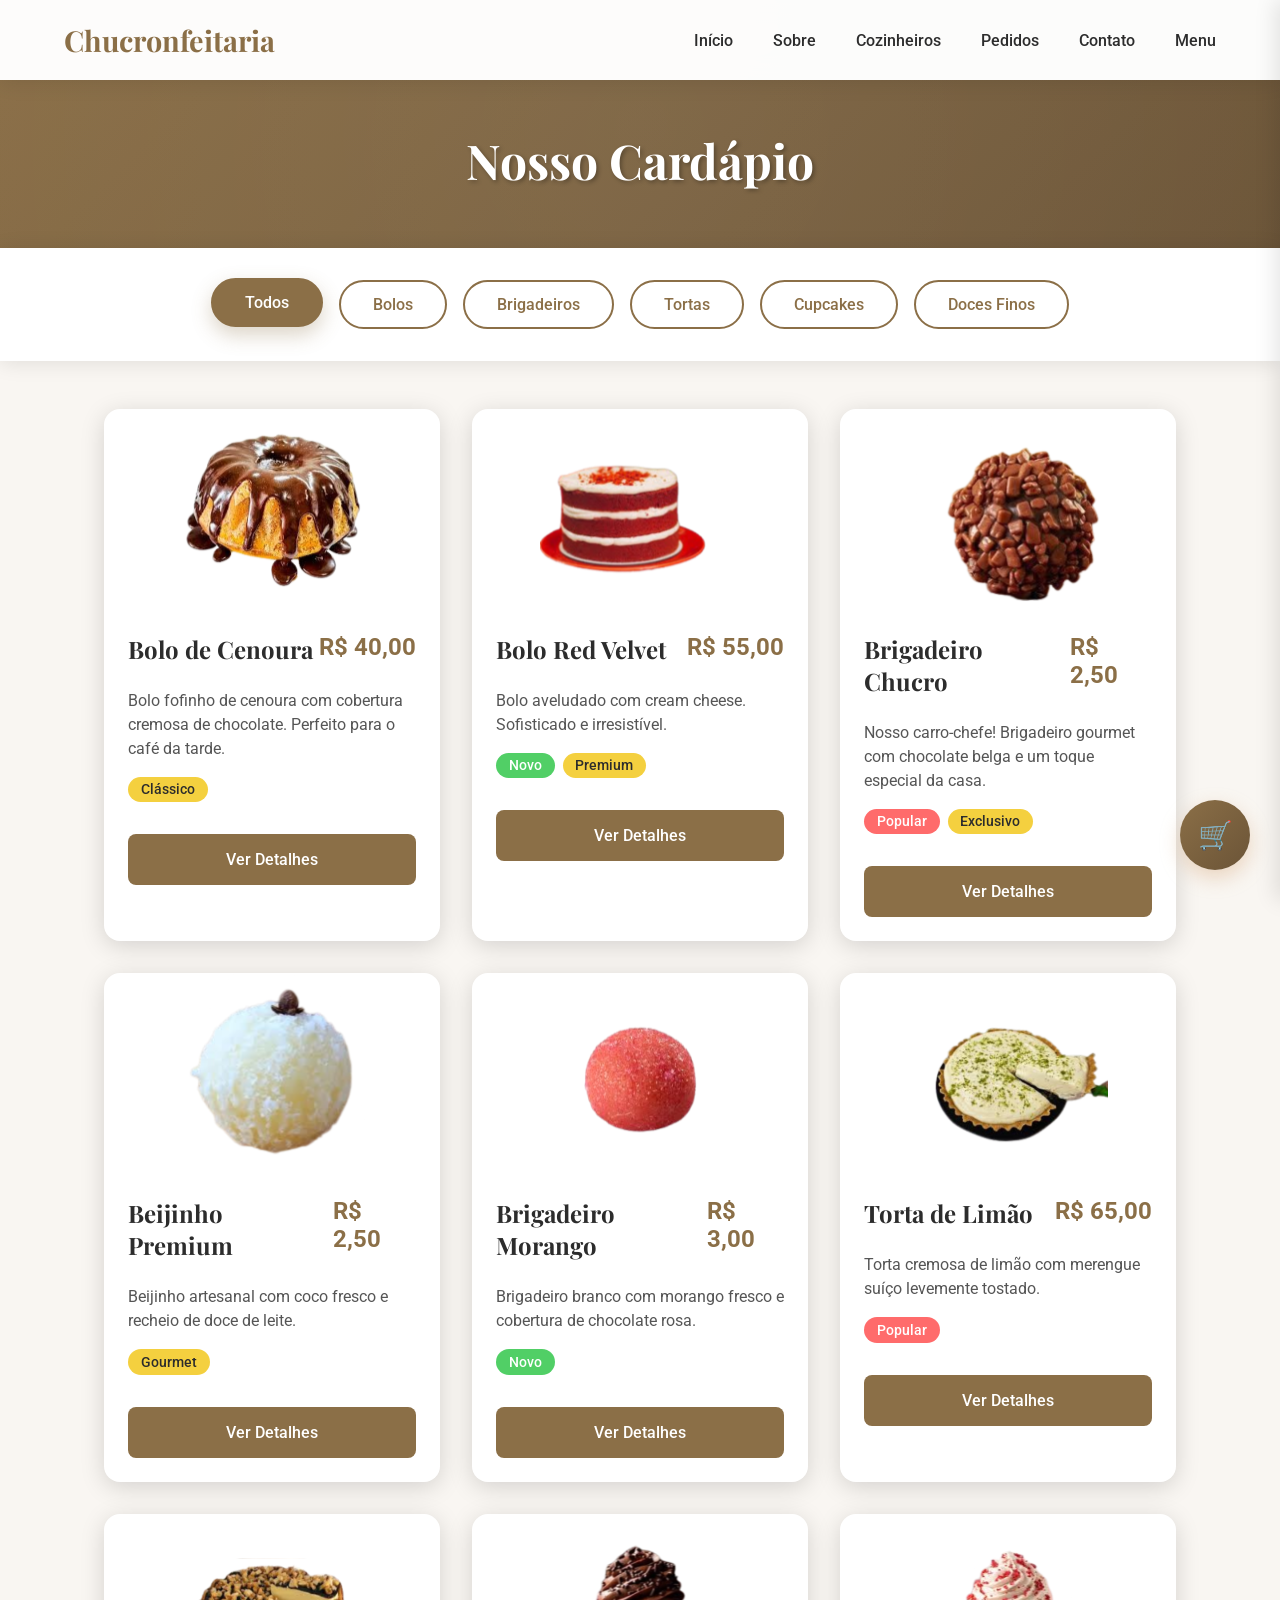
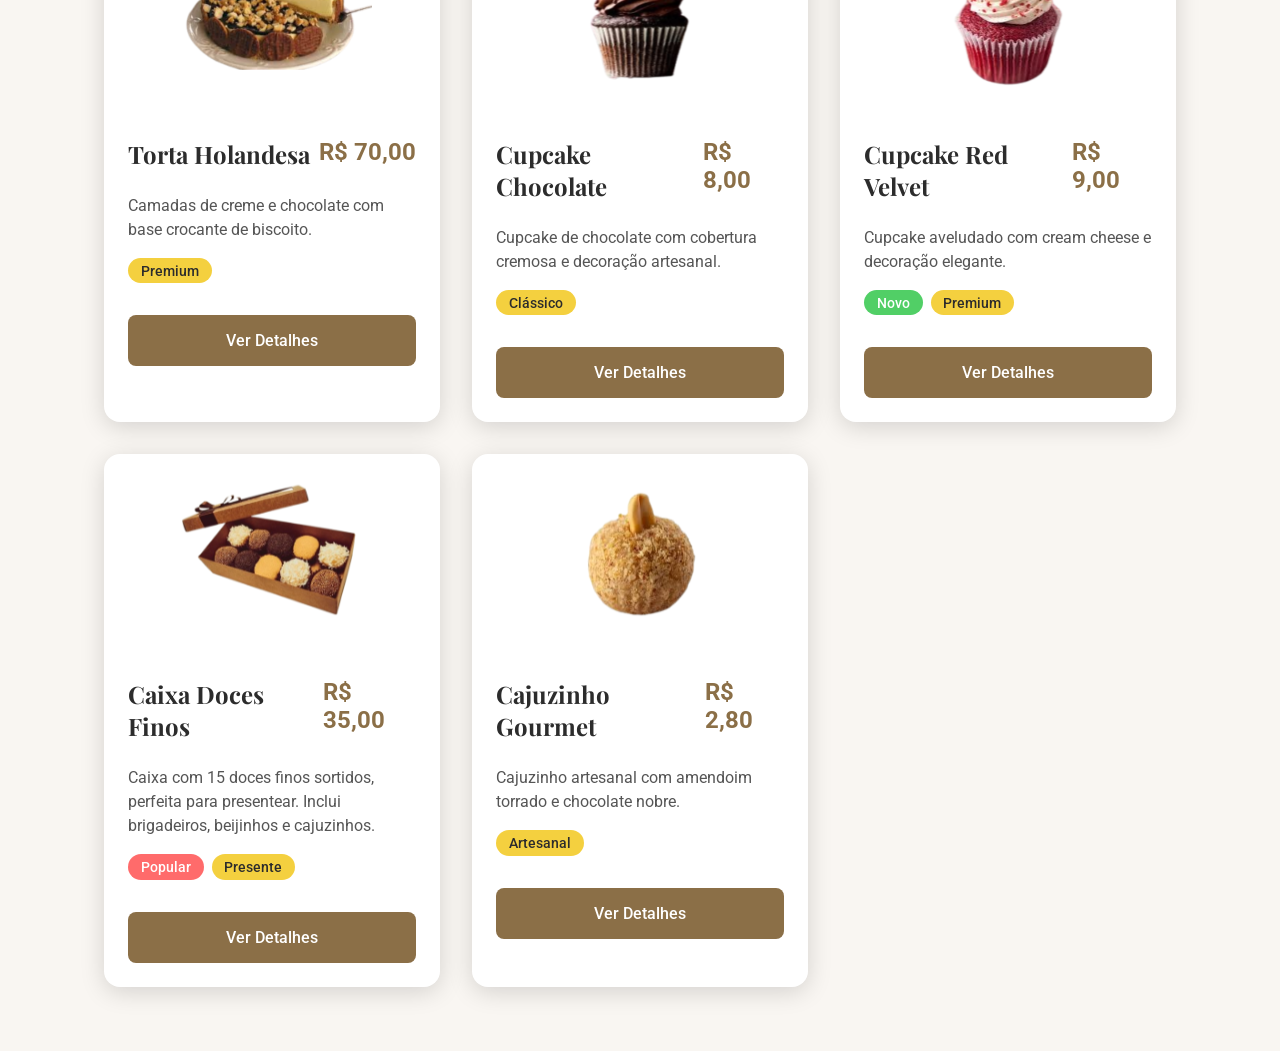
==== menu.html @ 64f92961 "finalizando projeto" ====
<!DOCTYPE html>
<html lang="pt-BR">
<head>
    <meta charset="UTF-8">
    <meta name="viewport" content="width=device-width, initial-scale=1.0">
    <title>Cardápio - Chucronfeitaria</title>
    <link rel="preconnect" href="https://fonts.googleapis.com">
    <link rel="preconnect" href="https://fonts.gstatic.com" crossorigin>
    <link href="https://fonts.googleapis.com/css2?family=Roboto:wght@300;400;500;700&family=Playfair+Display:wght@400;700&display=swap" rel="stylesheet">
    <link rel="stylesheet" href="./assets/css/menu.css">
    <link rel="stylesheet" href="./assets/css/global-vars.css"> 
</head>
<body>
    <header>
        <div class="logo">Chucronfeitaria</div>
        <nav id="nav">
            <ul>
                <li><a href="index.html#home">Início</a></li>
                <li><a href="index.html#about">Sobre</a></li>
                <li><a href="index.html#cookers">Cozinheiros</a></li>
                <li><a href="index.html#order">Pedidos</a></li>
                <li><a href="index.html#contact">Contato</a></li>
                <li><a href="menu.html">Menu</a></li>
            </ul>
        </nav>
        <div class="menu-toggle" id="menuToggle">
            <span></span>
            <span></span>
            <span></span>
        </div>
    </header>

    <section class="menu-hero">
        <div class="menu-hero-content">
            <h1>Nosso Cardápio</h1>
        </div>
    </section>

    <section class="filter-section">
        <div class="filter-container">
            <button class="filter-btn active" data-category="all">Todos</button>
            <button class="filter-btn" data-category="bolos">Bolos</button>
            <button class="filter-btn" data-category="brigadeiros">Brigadeiros</button>
            <button class="filter-btn" data-category="tortas">Tortas</button>
            <button class="filter-btn" data-category="cupcakes">Cupcakes</button>
            <button class="filter-btn" data-category="doces">Doces Finos</button>
        </div>
    </section>

    <section class="menu-section">
        <div class="menu-grid" id="menuGrid">
            <div class="menu-item" data-category="bolos" style="animation-delay: 0.2s">
                <img src="./assets/menu_items/bolo_cenoura.svg" alt="Bolo de Cenoura" class="menu-item-image">
                <div class="menu-item-content">
                    <div class="menu-item-header">
                        <h3 class="menu-item-title">Bolo de Cenoura</h3>
                        <span class="menu-item-price" data-price="40.00">R$ 40,00</span>
                    </div>
                    <p class="menu-item-description">Bolo fofinho de cenoura com cobertura cremosa de chocolate. Perfeito para o café da tarde.</p>
                    <div class="menu-item-tags">
                        <span class="tag">Clássico</span>
                    </div>
                    <button class="order-btn" onclick="openModal(this)">Ver Detalhes</button>
                </div>
            </div>

            <div class="menu-item" data-category="bolos" style="animation-delay: 0.3s">
                <img src="./assets/menu_items/bolo_red_velvet.svg" alt="Bolo Red Velvet" class="menu-item-image">
                <div class="menu-item-content">
                    <div class="menu-item-header">
                        <h3 class="menu-item-title">Bolo Red Velvet</h3>
                        <span class="menu-item-price" data-price="55.00">R$ 55,00</span>
                    </div>
                    <p class="menu-item-description">Bolo aveludado com cream cheese. Sofisticado e irresistível.</p>
                    <div class="menu-item-tags">
                        <span class="tag new">Novo</span>
                        <span class="tag">Premium</span>
                    </div>
                    <button class="order-btn" onclick="openModal(this)">Ver Detalhes</button>
                </div>
            </div>

            <div class="menu-item" data-category="brigadeiros" style="animation-delay: 0.4s">
                <img src="./assets/menu_items/brigadeiro.svg" alt="Brigadeiro Chucro" class="menu-item-image">
                <div class="menu-item-content">
                    <div class="menu-item-header">
                        <h3 class="menu-item-title">Brigadeiro Chucro</h3>
                        <span class="menu-item-price" data-price="2.50">R$ 2,50</span>
                    </div>
                    <p class="menu-item-description">Nosso carro-chefe! Brigadeiro gourmet com chocolate belga e um toque especial da casa.</p>
                    <div class="menu-item-tags">
                        <span class="tag popular">Popular</span>
                        <span class="tag">Exclusivo</span>
                    </div>
                    <button class="order-btn" onclick="openModal(this)">Ver Detalhes</button>
                </div>
            </div>

            <div class="menu-item" data-category="brigadeiros" style="animation-delay: 0.5s">
                <img src="./assets/menu_items/beijinho.svg" alt="Beijinho Premium" class="menu-item-image">
                <div class="menu-item-content">
                    <div class="menu-item-header">
                        <h3 class="menu-item-title">Beijinho Premium</h3>
                        <span class="menu-item-price" data-price="2.50">R$ 2,50</span>
                    </div>
                    <p class="menu-item-description">Beijinho artesanal com coco fresco e recheio de doce de leite.</p>
                    <div class="menu-item-tags">
                        <span class="tag">Gourmet</span>
                    </div>
                    <button class="order-btn" onclick="openModal(this)">Ver Detalhes</button>
                </div>
            </div>

            <div class="menu-item" data-category="brigadeiros" style="animation-delay: 0.6s">
                <img src="./assets/menu_items/brigadeiro_morango.svg" alt="Brigadeiro Morango" class="menu-item-image">
                <div class="menu-item-content">
                    <div class="menu-item-header">
                        <h3 class="menu-item-title">Brigadeiro Morango</h3>
                        <span class="menu-item-price" data-price="3.00">R$ 3,00</span>
                    </div>
                    <p class="menu-item-description">Brigadeiro branco com morango fresco e cobertura de chocolate rosa.</p>
                    <div class="menu-item-tags">
                        <span class="tag new">Novo</span>
                    </div>
                    <button class="order-btn" onclick="openModal(this)">Ver Detalhes</button>
                </div>
            </div>

            <div class="menu-item" data-category="tortas" style="animation-delay: 0.7s">
                <img src="./assets/menu_items/torta_limao.svg" alt="Torta de Limão" class="menu-item-image">
                <div class="menu-item-content">
                    <div class="menu-item-header">
                        <h3 class="menu-item-title">Torta de Limão</h3>
                        <span class="menu-item-price" data-price="65.00">R$ 65,00</span>
                    </div>
                    <p class="menu-item-description">Torta cremosa de limão com merengue suíço levemente tostado.</p>
                    <div class="menu-item-tags">
                        <span class="tag popular">Popular</span>
                    </div>
                    <button class="order-btn" onclick="openModal(this)">Ver Detalhes</button>
                </div>
            </div>

            <div class="menu-item" data-category="tortas" style="animation-delay: 0.8s">
                <img src="./assets/menu_items/torta_holandesa.svg" alt="Torta Holandesa" class="menu-item-image">
                <div class="menu-item-content">
                    <div class="menu-item-header">
                        <h3 class="menu-item-title">Torta Holandesa</h3>
                        <span class="menu-item-price" data-price="70.00">R$ 70,00</span>
                    </div>
                    <p class="menu-item-description">Camadas de creme e chocolate com base crocante de biscoito.</p>
                    <div class="menu-item-tags">
                        <span class="tag">Premium</span>
                    </div>
                    <button class="order-btn" onclick="openModal(this)">Ver Detalhes</button>
                </div>
            </div>

            <div class="menu-item" data-category="cupcakes" style="animation-delay: 0.9s">
                <img src="./assets/menu_items/cupcake_chocolate.svg" alt="Cupcake Chocolate" class="menu-item-image">
                <div class="menu-item-content">
                    <div class="menu-item-header">
                        <h3 class="menu-item-title">Cupcake Chocolate</h3>
                        <span class="menu-item-price" data-price="8.00">R$ 8,00</span>
                    </div>
                    <p class="menu-item-description">Cupcake de chocolate com cobertura cremosa e decoração artesanal.</p>
                    <div class="menu-item-tags">
                        <span class="tag">Clássico</span>
                    </div>
                    <button class="order-btn" onclick="openModal(this)">Ver Detalhes</button>
                </div>
            </div>

            <div class="menu-item" data-category="cupcakes" style="animation-delay: 1s">
                <img src="./assets/menu_items/cupcake_redvelvet.svg" alt="Cupcake Red Velvet" class="menu-item-image">
                <div class="menu-item-content">
                    <div class="menu-item-header">
                        <h3 class="menu-item-title">Cupcake Red Velvet</h3>
                        <span class="menu-item-price" data-price="9.00">R$ 9,00</span>
                    </div>
                    <p class="menu-item-description">Cupcake aveludado com cream cheese e decoração elegante.</p>
                    <div class="menu-item-tags">
                        <span class="tag new">Novo</span>
                        <span class="tag">Premium</span>
                    </div>
                    <button class="order-btn" onclick="openModal(this)">Ver Detalhes</button>
                </div>
            </div>

            <div class="menu-item" data-category="doces" style="animation-delay: 1.1s">
                <img src="./assets/menu_items/box.svg" alt="Caixa Doces Finos" class="menu-item-image">
                <div class="menu-item-content">
                    <div class="menu-item-header">
                        <h3 class="menu-item-title">Caixa Doces Finos</h3>
                        <span class="menu-item-price" data-price="35.00">R$ 35,00</span>
                    </div>
                    <p class="menu-item-description">Caixa com 15 doces finos sortidos, perfeita para presentear. Inclui brigadeiros, beijinhos e cajuzinhos.</p>
                    <div class="menu-item-tags">
                        <span class="tag popular">Popular</span>
                        <span class="tag">Presente</span>
                    </div>
                    <button class="order-btn" onclick="openModal(this)">Ver Detalhes</button>
                </div>
            </div>

            <div class="menu-item" data-category="doces" style="animation-delay: 1.2s">
                <img src="./assets/menu_items/cajuzinho gourmet.svg" alt="Cajuzinho Gourmet" class="menu-item-image">
                <div class="menu-item-content">
                    <div class="menu-item-header">
                        <h3 class="menu-item-title">Cajuzinho Gourmet</h3>
                        <span class="menu-item-price" data-price="2.80">R$ 2,80</span>
                    </div>
                    <p class="menu-item-description">Cajuzinho artesanal com amendoim torrado e chocolate nobre.</p>
                    <div class="menu-item-tags">
                        <span class="tag">Artesanal</span>
                    </div>
                    <button class="order-btn" onclick="openModal(this)">Ver Detalhes</button>
                </div>
            </div>
        </div>
    </section>

    <div class="modal" id="modal">
        <div class="modal-content">
            <div class="modal-header">
                <h2 id="modalTitle"></h2>
                <button class="close-modal" onclick="closeModal()">×</button>
            </div>
            <div class="modal-body">
                <div class="modal-image" id="modalImage"></div>
                <div class="modal-price" id="modalPrice"></div>
                <p class="modal-description" id="modalDescription"></p>
                <div class="quantity-selector">
                    <button class="quantity-btn" onclick="changeQuantity(-1)">-</button>
                    <span class="quantity-value" id="quantity">1</span>
                    <button class="quantity-btn" onclick="changeQuantity(1)">+</button>
                </div>
                <button class="order-btn" onclick="addToCart()">Adicionar ao Carrinho</button>
            </div>
        </div>
    </div>

    <div class="cart-overlay" id="cartOverlay" onclick="toggleCart()"></div>
    
    <div class="cart-sidebar" id="cartSidebar">
        <div class="cart-header">
            <h2>🛒 Meu Carrinho</h2>
            <button class="close-cart" onclick="toggleCart()">×</button>
        </div>
        
        <div class="cart-items" id="cartItems">
            <div class="cart-empty">
                <div class="cart-empty-icon">🍰</div>
                <p>Seu carrinho está vazio</p>
                <p style="font-size: 0.9rem; margin-top: 0.5rem;">Adicione alguns doces deliciosos!</p>
            </div>
        </div>
        
        <div class="cart-footer" id="cartFooter" style="display: none;">
            <div class="cart-total">
                <span>Total:</span>
                <span class="cart-total-value" id="cartTotal">R$ 0,00</span>
            </div>
            <button class="checkout-btn" onclick="checkout()">Finalizar Pedido</button>
            <button class="clear-cart-btn" onclick="clearCart()">Limpar Carrinho</button>
        </div>
    </div>

    <button class="cart-button" onclick="toggleCart()">
        🛒
        <span class="cart-badge" id="cartBadge" style="display: none;">0</span>
    </button>

    <script src="./assets/js/menu.js"></script>
</body>
</html>
---- assets/css/menu.css ----
* {
    padding: 0;
    margin: 0;
    box-sizing: border-box;
    font-family: var(--font-primary);
}

body {
    background: var(--color-bg-light);
}

/* Header */
header {
    position: fixed;
    top: 0;
    width: 100%;
    height: var(--header-height);
    background: var(--color-white-alpha-98);
    backdrop-filter: blur(10px);
    box-shadow: var(--shadow-small);
    display: flex;
    align-items: center;
    justify-content: space-between;
    padding: 0 5%;
    z-index: var(--z-index-header);
    transition: all var(--transition-fast);
}

.logo {
    font-family: var(--font-display);
    font-size: var(--font-size-h3);
    font-weight: var(--font-weight-bold);
    color: var(--color-primary);
    display: flex;
    align-items: center;
    gap: 10px;
}

.logo::before {
    font-size: var(--font-size-h2);
}

nav ul {
    display: flex;
    gap: 2.5rem;
    list-style: none;
}

nav ul li a {
    text-decoration: none;
    color: var(--color-text-primary);
    font-weight: var(--font-weight-medium);
    transition: all var(--transition-fast);
    position: relative;
}

nav ul li a::after {
    content: '';
    position: absolute;
    bottom: -5px;
    left: 0;
    width: 0;
    height: 2px;
    background: var(--color-primary);
    transition: width var(--transition-fast);
}

nav ul li a:hover::after {
    width: 100%;
}

.menu-toggle {
    display: none;
    flex-direction: column;
    cursor: pointer;
    gap: 5px;
}

.menu-toggle span {
    width: 30px;
    height: 3px;
    background: var(--color-primary);
    border-radius: 3px;
    transition: all var(--transition-fast);
}

.menu-toggle.active span:nth-child(1) {
    transform: rotate(45deg) translate(8px, 8px);
}

.menu-toggle.active span:nth-child(2) {
    opacity: 0;
}

.menu-toggle.active span:nth-child(3) {
    transform: rotate(-45deg) translate(7px, -7px);
}

.menu-hero {
    background: linear-gradient(135deg, var(--color-primary) 0%, var(--color-primary-dark) 100%);
    color: var(--color-text-white);
    padding: calc(var(--header-height) + 3rem) 5% 3rem;
    text-align: center;
    position: relative;
    overflow: hidden;
    margin-bottom: 0;
}

.menu-hero::before {
    content: '';
    position: absolute;
    top: -50%;
    right: -50%;
    width: 200%;
    height: 200%;
    background: radial-gradient(circle, var(--color-white-alpha-05) 0%, transparent 70%);
    animation: rotate 20s linear infinite;
}

@keyframes rotate {
    from { transform: rotate(0deg); }
    to { transform: rotate(360deg); }
}

.menu-hero-content {
    position: relative;
    z-index: 1;
}

.menu-hero h1 {
    font-family: var(--font-display);
    font-size: var(--font-size-h1);
    margin-bottom: var(--spacing-xs);
    text-shadow: 2px 2px 4px rgba(0,0,0,0.3);
}

.menu-hero p {
    font-size: var(--font-size-large);
    opacity: 0.9;
}

.filter-section {
    background: var(--color-bg-white);
    padding: var(--spacing-lg) 5%;
    box-shadow: var(--shadow-small);
    position: sticky;
    top: var(--header-height);
    z-index: 999;
}

.filter-container {
    max-width: 1200px;
    margin: 0 auto;
    display: flex;
    justify-content: center;
    gap: var(--spacing-sm);
    flex-wrap: wrap;
}

.filter-btn {
    padding: 0.8rem var(--spacing-lg);
    border: 2px solid var(--color-primary);
    background: var(--color-bg-white);
    color: var(--color-primary);
    border-radius: var(--border-radius-round);
    cursor: pointer;
    font-weight: var(--font-weight-medium);
    transition: all var(--transition-fast);
    font-size: var(--font-size-base);
}

.filter-btn:hover,
.filter-btn.active {
    background: var(--color-primary);
    color: var(--color-text-white);
    transform: translateY(-2px);
    box-shadow: var(--shadow-primary);
}

.menu-section {
    max-width: 1200px;
    margin: var(--spacing-xl) auto;
    padding: 0 5%;
}

.menu-grid {
    display: grid;
    grid-template-columns: repeat(auto-fill, minmax(320px, 1fr));
    gap: var(--spacing-lg);
    margin-bottom: var(--spacing-xxl);
}

.menu-item {
    background: var(--color-bg-white);
    border-radius: var(--border-radius-large);
    overflow: hidden;
    box-shadow: var(--shadow-medium);
    transition: all 0.4s ease;
    cursor: pointer;
    opacity: 0;
    animation: fadeInUp 0.6s ease forwards;
    display: flex;  
    flex-direction: column;
    align-items: center;
}

.menu-item:hover {
    transform: translateY(-10px);
    box-shadow: var(--shadow-large);
}

.menu-item-image {
    width: 200px;
    height: 200px;
    display: block;
}



.menu-item-content {
    padding: var(--spacing-md);
}

.menu-item-header {
    display: flex;
    justify-content: space-between;
    align-items: start;
    margin-bottom: var(--spacing-sm);
}

.menu-item-title {
    font-family: var(--font-display);
    font-size: var(--font-size-xlarge);
    color: var(--color-text-primary);
    margin-bottom: var(--spacing-xs);
}

.menu-item-price {
    font-size: var(--font-size-xlarge);
    color: var(--color-primary);
    font-weight: var(--font-weight-bold);
}

.menu-item-description {
    color: var(--color-text-secondary);
    line-height: var(--line-height-normal);
    margin-bottom: var(--spacing-sm);
}

.menu-item-tags {
    display: flex;
    gap: var(--spacing-xs);
    flex-wrap: wrap;
    margin-bottom: var(--spacing-sm);
}

.tag {
    padding: 0.3rem 0.8rem;
    background: #f4d03f;
    color: var(--color-text-primary);
    border-radius: var(--border-radius-xlarge);
    font-size: 0.85rem;
    font-weight: var(--font-weight-medium);
}

.tag.popular {
    background: #ff6b6b;
    color: var(--color-text-white);
}

.tag.new {
    background: #51cf66;
    color: var(--color-text-white);
}

.order-btn {
    width: 100%;
    padding: var(--spacing-sm);
    background: var(--color-primary);
    color: var(--color-text-white);
    border: none;
    border-radius: var(--border-radius-small);
    font-size: var(--font-size-base);
    font-weight: var(--font-weight-medium);
    cursor: pointer;
    margin-top: var(--spacing-sm);
    transition: all var(--transition-fast);
}

.order-btn:hover {
    background: var(--color-primary-dark);
    transform: scale(1.02);
}

.modal {
    display: none;
    position: fixed;
    top: 0;
    left: 0;
    width: 100%;
    height: 100%;
    background: rgba(0,0,0,0.8);
    z-index: var(--z-index-header);
    align-items: center;
    justify-content: center;
    animation: fadeIn var(--transition-fast);
}

.modal.active {
    display: flex;
}

@keyframes fadeIn {
    from { opacity: 0; }
    to { opacity: 1; }
}

.modal-content {
    background: var(--color-bg-white);
    border-radius: var(--border-radius-xlarge);
    max-width: 600px;
    width: 90%;
    max-height: 90vh;
    overflow-y: auto;
    animation: slideUp 0.4s ease;
    position: relative;
}

@keyframes slideUp {
    from { transform: translateY(50px); opacity: 0; }
    to { transform: translateY(0); opacity: 1; }
}

.modal-header {
    position: sticky;
    top: 0;
    background: var(--color-bg-white);
    padding: var(--spacing-md);
    border-bottom: 2px solid #f0f0f0;
    display: flex;
    justify-content: space-between;
    align-items: center;
}

.close-modal {
    background: none;
    border: none;
    font-size: 2rem;
    cursor: pointer;
    color: var(--color-text-secondary);
    transition: all var(--transition-fast);
}

.close-modal:hover {
    color: var(--color-text-primary);
    transform: rotate(90deg);
}

.modal-body {
    padding: var(--spacing-lg);
}

.modal-image {
    width: 100%;
    height: 300px;
    border-radius: var(--border-radius-large);
    margin-bottom: var(--spacing-md);
    overflow: hidden;
}

.modal-image img {
    width: 100%;
    height: 100%;
    object-fit: cover;
}

.modal-title {
    font-family: var(--font-display);
    font-size: var(--font-size-h2);
    color: var(--color-text-primary);
    margin-bottom: var(--spacing-sm);
}

.modal-price {
    font-size: var(--font-size-h2);
    color: var(--color-primary);
    font-weight: var(--font-weight-bold);
    margin-bottom: var(--spacing-md);
}

.modal-description {
    color: var(--color-text-secondary);
    line-height: var(--line-height-relaxed);
    margin-bottom: var(--spacing-md);
}

.quantity-selector {
    display: flex;
    align-items: center;
    gap: var(--spacing-sm);
    margin: var(--spacing-md) 0;
    justify-content: center;
}

.quantity-btn {
    width: 40px;
    height: 40px;
    border: 2px solid var(--color-primary);
    background: var(--color-bg-white);
    color: var(--color-primary);
    border-radius: var(--border-radius-circle);
    cursor: pointer;
    font-size: var(--font-size-large);
    transition: all var(--transition-fast);
}

.quantity-btn:hover {
    background: var(--color-primary);
    color: var(--color-text-white);
}

.quantity-value {
    font-size: var(--font-size-xlarge);
    font-weight: var(--font-weight-bold);
    min-width: 50px;
    text-align: center;
}

.cart-button {
    position: fixed;
    bottom: 30px;
    right: 30px;
    background: linear-gradient(135deg, var(--color-primary) 0%, var(--color-primary-dark) 100%);
    color: var(--color-text-white);
    border: none;
    border-radius: var(--border-radius-circle);
    width: 70px;
    height: 70px;
    font-size: 28px;
    cursor: pointer;
    box-shadow: var(--shadow-button);
    z-index: var(--z-index-header);
    transition: all var(--transition-fast);
}

.cart-button:hover {
    transform: scale(1.1);
    box-shadow: var(--shadow-hover);
}

.cart-badge {
    position: absolute;
    top: -5px;
    right: -5px;
    background: #FF1744;
    color: var(--color-text-white);
    border-radius: var(--border-radius-circle);
    width: 28px;
    height: 28px;
    display: flex;
    align-items: center;
    justify-content: center;
    font-size: 14px;
    font-weight: var(--font-weight-bold);
    border: 3px solid var(--color-bg-white);
}

.cart-sidebar {
    position: fixed;
    top: 0;
    right: -450px;
    width: 450px;
    height: 100vh;
    background: var(--color-bg-white);
    box-shadow: var(--shadow-nav);
    z-index: 1001;
    transition: right 0.4s ease;
    display: flex;
    flex-direction: column;
}

.cart-sidebar.active {
    right: 0;
}

.cart-overlay {
    position: fixed;
    top: 0;
    left: 0;
    width: 100%;
    height: 100%;
    background: var(--color-black-alpha-50);
    z-index: var(--z-index-header);
    opacity: 0;
    visibility: hidden;
    transition: all var(--transition-fast);
}

.cart-overlay.active {
    opacity: 1;
    visibility: visible;
}

.cart-header {
    padding: 25px;
    background: linear-gradient(135deg, var(--color-primary) 0%, var(--color-primary-dark) 100%);
    color: var(--color-text-white);
    display: flex;
    justify-content: space-between;
    align-items: center;
}

.cart-header h2 {
    margin: 0;
    font-size: 24px;
    font-family: var(--font-display);
}

.close-cart {
    background: none;
    border: none;
    color: var(--color-text-white);
    font-size: 32px;
    cursor: pointer;
    padding: 0;
    width: 40px;
    height: 40px;
    display: flex;
    align-items: center;
    justify-content: center;
    border-radius: var(--border-radius-circle);
    transition: background var(--transition-fast);
}

.close-cart:hover {
    background: var(--color-white-alpha-05);
}

.cart-items {
    flex: 1;
    overflow-y: auto;
    padding: var(--spacing-lg);
}

.cart-item {
    display: flex;
    gap: var(--spacing-md);
    padding: var(--spacing-lg);
    border-bottom: 1px solid var(--color-border-light);
    animation: slideIn var(--transition-fast);
}

@keyframes slideIn {
    from {
        opacity: 0;
        transform: translateX(20px);
    }
    to {
        opacity: 1;
        transform: translateX(0);
    }
}

.cart-item-image {
    width: 70px;
    height: 70px;
    border-radius: var(--border-radius-medium);
    overflow: hidden;
    flex-shrink: 0;
}

.cart-item-image img {
    width: 100%;
    height: 100%;
    object-fit: cover;
}

.cart-item-details {
    flex: 1;
}

.cart-item-title {
    font-weight: var(--font-weight-bold);
    color: var(--color-text-primary);
    margin-bottom: 5px;
    font-size: var(--font-size-base);
}

.cart-item-price {
    color: var(--color-primary);
    font-weight: var(--font-weight-bold);
    font-size: 15px;
}

.cart-item-controls {
    display: flex;
    align-items: center;
    gap: var(--spacing-md);
    margin-top: 10px;
}

.cart-qty-btn {
    background: var(--color-bg-light);
    border: none;
    width: 30px;
    height: 30px;
    border-radius: var(--border-radius-circle);
    cursor: pointer;
    font-size: 18px;
    display: flex;
    align-items: center;
    justify-content: center;
    transition: all 0.2s ease;
}

.cart-qty-btn:hover {
    background: var(--color-primary);
    color: var(--color-text-white);
}

.cart-qty {
    font-weight: var(--font-weight-bold);
    min-width: 30px;
    text-align: center;
}

.remove-item {
    background: none;
    border: none;
    color: #e74c3c;
    cursor: pointer;
    font-size: 20px;
    padding: 5px;
    margin-left: auto;
    transition: transform 0.2s ease;
}

.remove-item:hover {
    transform: scale(1.2);
}

.cart-empty {
    text-align: center;
    padding: 60px var(--spacing-lg);
    color: #95a5a6;
}

.cart-empty-icon {
    font-size: 80px;
    margin-bottom: var(--spacing-lg);
}

.cart-footer {
    padding: 25px;
    border-top: 2px solid var(--color-border-light);
    background: var(--color-bg-light);
}

.cart-total {
    display: flex;
    justify-content: space-between;
    align-items: center;
    margin-bottom: var(--spacing-lg);
    font-size: 20px;
    font-weight: var(--font-weight-bold);
    color: var(--color-text-primary);
}

.cart-total-value {
    color: var(--color-primary);
    font-size: 24px;
}

.checkout-btn {
    width: 100%;
    padding: 18px;
    background: linear-gradient(135deg, var(--color-primary) 0%, var(--color-primary-dark) 100%);
    color: var(--color-text-white);
    border: none;
    border-radius: var(--border-radius-medium);
    font-size: 18px;
    font-weight: var(--font-weight-bold);
    cursor: pointer;
    transition: all var(--transition-fast);
    margin-bottom: var(--spacing-sm);
}

.checkout-btn:hover {
    transform: translateY(-2px);
    box-shadow: var(--shadow-button);
}

.checkout-btn:disabled {
    background: #95a5a6;
    cursor: not-allowed;
    transform: none;
}

.clear-cart-btn {
    width: 100%;
    padding: var(--spacing-md);
    background: transparent;
    color: var(--color-text-secondary);
    border: 2px solid var(--color-border-light);
    border-radius: var(--border-radius-medium);
    font-size: var(--font-size-base);
    font-weight: var(--font-weight-medium);
    cursor: pointer;
    transition: all var(--transition-fast);
}

.clear-cart-btn:hover {
    background: #fee;
    border-color: #e74c3c;
    color: #e74c3c;
}

/* Toast notification */
.toast {
    position: fixed;
    bottom: 120px;
    right: 30px;
    background: #27ae60;
    color: black;
    padding: var(--spacing-md) 25px;
    border-radius: var(--border-radius-medium);
    box-shadow: var(--shadow-medium);
    z-index: 1002;
    opacity: 0;
    transform: translateY(20px);
    transition: all var(--transition-fast);
}

.toast.show {
    opacity: 1;
    transform: translateY(0);
}

@keyframes fadeInUp {
    from {
        opacity: 0;
        transform: translateY(30px);
    }
    to {
        opacity: 1;
        transform: translateY(0);
    }
}

/* Hidden class for filtering */
.hidden {
    display: none !important;
}

/* Responsividade */
@media (max-width: 768px) {
    :root {
        --font-size-hero: 2.5rem;
        --font-size-h1: 2rem;
        --font-size-h2: 1.8rem;
        --font-size-h3: 1.5rem;
        --spacing-section: 3rem;
    }

    .menu-toggle {
        display: flex;
    }

    nav {
        position: fixed;
        top: var(--header-height);
        right: -100%;
        width: 70%;
        height: calc(100vh - var(--header-height));
        background: var(--color-bg-white);
        transition: right var(--transition-medium);
        box-shadow: var(--shadow-nav);
    }

    nav.active {
        right: 0;
    }

    nav ul {
        flex-direction: column;
        padding: var(--spacing-lg);
        gap: var(--spacing-md);
    }

    .menu-hero h1 {
        font-size: var(--font-size-h1);
    }

    .menu-grid {
        grid-template-columns: 1fr;
    }

    .filter-container {
        gap: var(--spacing-xs);
    }

    .filter-btn {
        padding: 0.6rem var(--spacing-md);
        font-size: var(--font-size-small);
    }

    .cart-sidebar {
        width: 100%;
        right: -100%;
    }

    .cart-button {
        width: 60px;
        height: 60px;
        font-size: 24px;
        bottom: var(--spacing-lg);
        right: var(--spacing-lg);
    }

    .toast {
        bottom: 100px;
        right: var(--spacing-lg);
        left: var(--spacing-lg);
    }
}

@media (max-width: 480px) {
    :root {
        --font-size-hero: 2rem;
        --font-size-h1: 1.8rem;
        --spacing-section: 2rem;
    }
}
---- assets/css/global-vars.css ----
:root {
    /* Cores Primárias */
    --color-primary: #8b6f47;
    --color-primary-dark: #6b5437;
    --color-accent: #d4a373;
    --color-secondary: #a0826d;

    /* Cores de Texto */
    --color-text-primary: #2c2c2c;
    --color-text-secondary: #555;
    --color-text-tertiary: #777;
    --color-text-white: #ffffff;
    --color-text-light: #ccc;
    --color-text-lighter: #ddd;

    /* Cores de Fundo */
    --color-bg-white: #ffffff;
    --color-bg-light: #f9f6f2;
    --color-bg-medium: #3d3027;
    --color-bg-dark: #2c1f14;

    /* Cores com Transparência */
    --color-white-alpha-98: rgba(255, 255, 255, 0.98);
    --color-white-alpha-90: rgba(255, 255, 255, 0.9);
    --color-white-alpha-05: rgba(255, 255, 255, 0.05);
    --color-black-alpha-50: rgba(0, 0, 0, 0.5);
    --color-accent-alpha-30: rgba(212, 163, 115, 0.3);
    --color-accent-alpha-10: rgba(212, 163, 115, 0.1);

    /* Bordas */
    --color-border-light: #e0e0e0;
    --color-border-medium: rgba(255, 255, 255, 0.1);

    /* Fontes */
    --font-primary: 'Roboto', sans-serif;
    --font-display: 'Playfair Display', serif;

    /* Tamanhos de Fonte */
    --font-size-hero: 4rem;
    --font-size-h1: 3rem;
    --font-size-h2: 2.5rem;
    --font-size-h3: 1.8rem;
    --font-size-xlarge: 1.5rem;
    --font-size-large: 1.2rem;
    --font-size-medium: 1.1rem;
    --font-size-base: 1rem;
    --font-size-small: 0.9rem;
    --font-size-icon: 5rem;

    /* Pesos de Fonte */
    --font-weight-light: 300;
    --font-weight-normal: 400;
    --font-weight-medium: 500;
    --font-weight-bold: 700;

    /* Espaçamentos */
    --spacing-xs: 0.5rem;
    --spacing-sm: 1rem;
    --spacing-md: 1.5rem;
    --spacing-lg: 2rem;
    --spacing-xl: 3rem;
    --spacing-xxl: 4rem;
    --spacing-section: 5rem;

    /* Bordas Arredondadas */
    --border-radius-small: 8px;
    --border-radius-medium: 12px;
    --border-radius-large: 16px;
    --border-radius-xlarge: 20px;
    --border-radius-round: 50px;
    --border-radius-circle: 50%;

    /* Sombras */
    --shadow-small: 0 2px 20px rgba(0, 0, 0, 0.1);
    --shadow-medium: 0 5px 25px rgba(0, 0, 0, 0.15);
    --shadow-large: 0 10px 40px rgba(0, 0, 0, 0.2);
    --shadow-hover: 0 15px 50px rgba(212, 163, 115, 0.3);
    --shadow-button: 0 8px 20px rgba(212, 163, 115, 0.4);
    --shadow-primary: 0 8px 20px rgba(139, 111, 71, 0.3);
    --shadow-nav: -5px 0 20px rgba(0, 0, 0, 0.1);

    /* Transições */
    --transition-fast: 0.3s ease;
    --transition-medium: 0.5s ease;
    --transition-slow: 0.8s ease;

    /* Alturas */
    --header-height: 80px;
    --button-height: 50px;

    /* Tamanhos de Ícones */
    --social-icon-size: 45px;

    /* Line Heights */
    --line-height-normal: 1.5;
    --line-height-relaxed: 1.8;

    /* Z-Index */
    --z-index-header: 1000;
    --z-index-negative: -1;
}

/* Responsividade para telas menores */
@media (max-width: 768px) {
    :root {
        --font-size-hero: 2.5rem;
        --font-size-h1: 2rem;
        --font-size-h2: 1.8rem;
        --font-size-h3: 1.5rem;
        --spacing-section: 3rem;
    }
}

@media (max-width: 480px) {
    :root {
        --font-size-hero: 2rem;
        --font-size-h1: 1.8rem;
        --spacing-section: 2rem;
    }
}
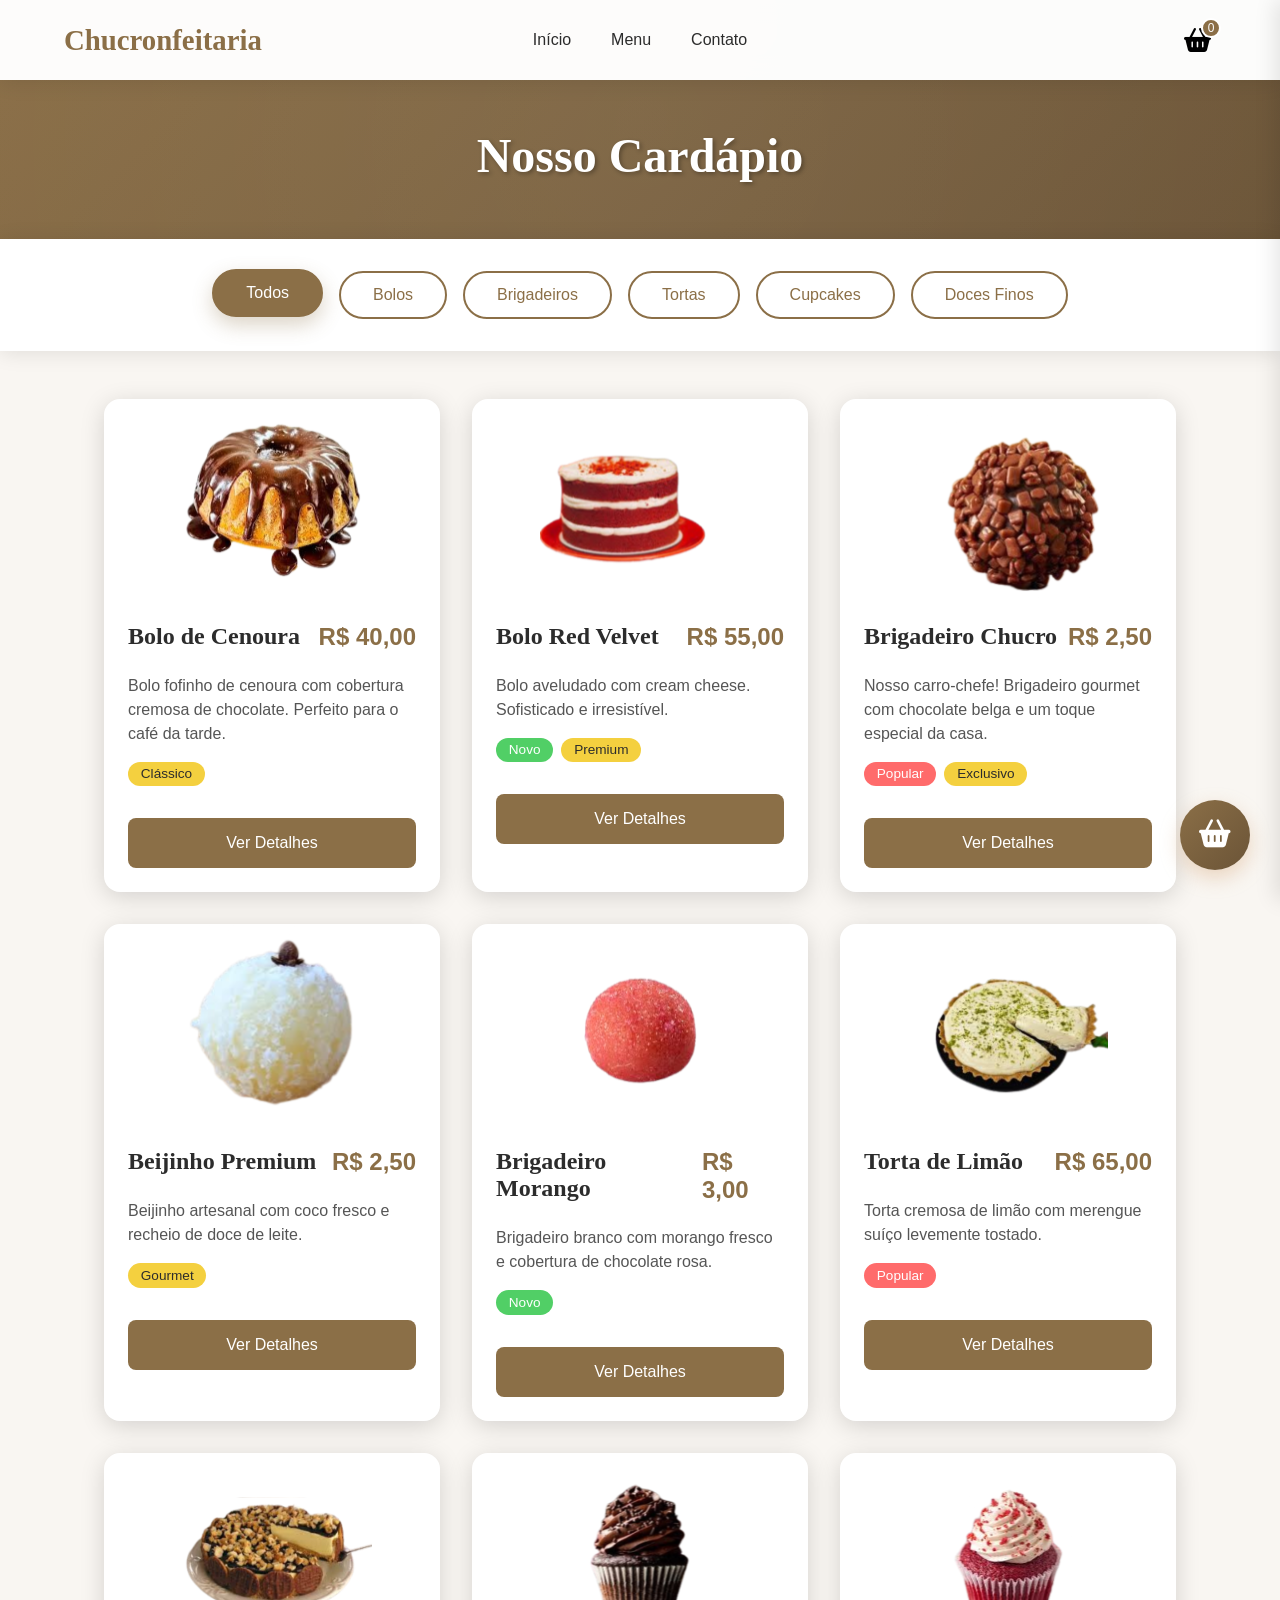
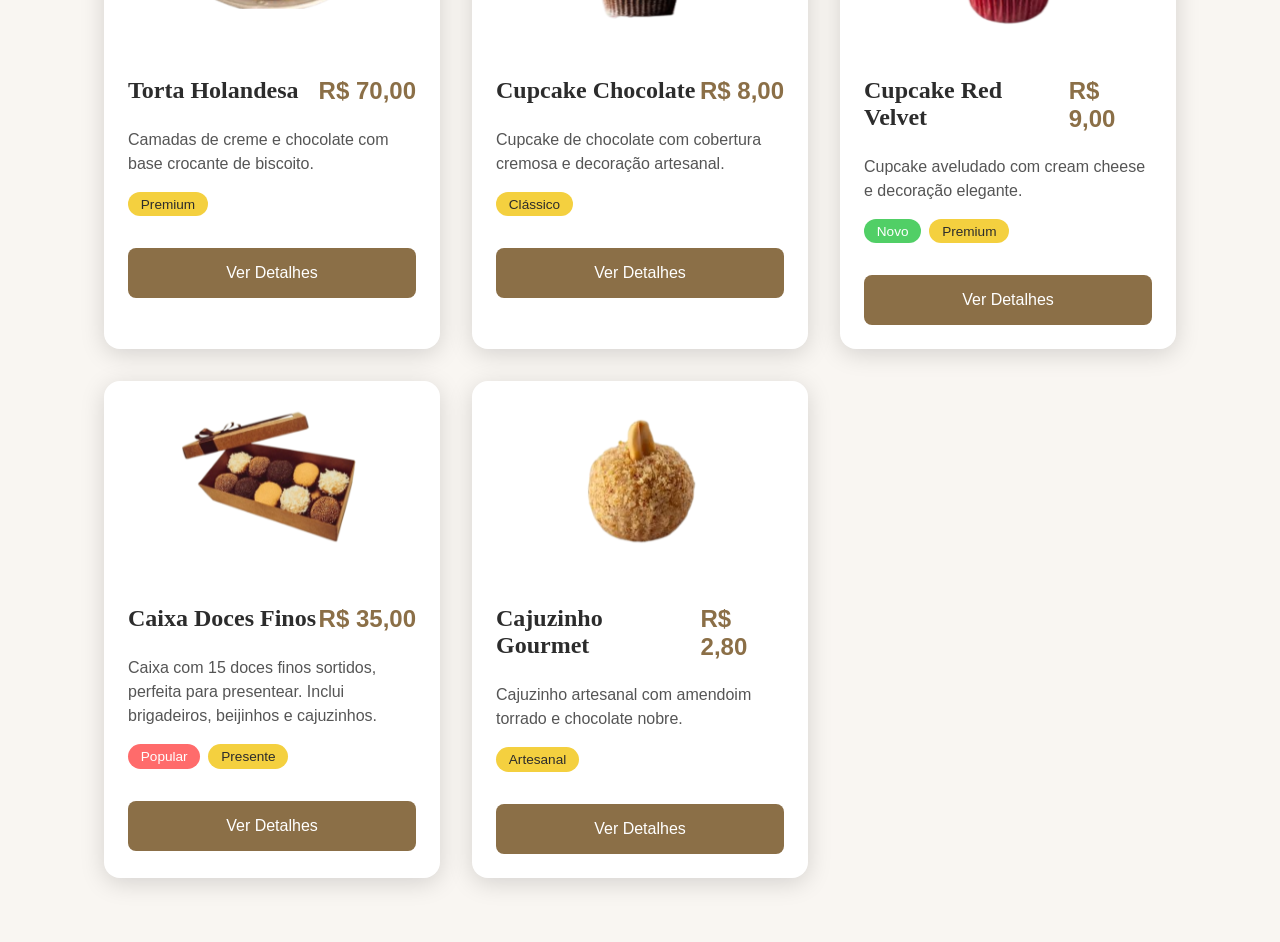
==== commit 16994577: "feat: interactive chef section, staggered animations and cart persistence fix" ====
--- a/menu.html
+++ b/menu.html
@@ -4,29 +4,30 @@
     <meta charset="UTF-8">
     <meta name="viewport" content="width=device-width, initial-scale=1.0">
     <title>Cardápio - Chucronfeitaria</title>
+    <link rel="stylesheet" href="./assets/css/menu.css">
+    <link rel="stylesheet" href="./assets/css/global-vars.css">
+    <link rel="stylesheet" href="https://cdnjs.cloudflare.com/ajax/libs/font-awesome/6.0.0/css/all.min.css">
     <link rel="preconnect" href="https://fonts.googleapis.com">
-    <link rel="preconnect" href="https://fonts.gstatic.com" crossorigin>
-    <link href="https://fonts.googleapis.com/css2?family=Roboto:wght@300;400;500;700&family=Playfair+Display:wght@400;700&display=swap" rel="stylesheet">
-    <link rel="stylesheet" href="./assets/css/menu.css">
-    <link rel="stylesheet" href="./assets/css/global-vars.css"> 
 </head>
 <body>
     <header>
         <div class="logo">Chucronfeitaria</div>
         <nav id="nav">
             <ul>
-                <li><a href="index.html#home">Início</a></li>
-                <li><a href="index.html#about">Sobre</a></li>
-                <li><a href="index.html#cookers">Cozinheiros</a></li>
-                <li><a href="index.html#order">Pedidos</a></li>
-                <li><a href="index.html#contact">Contato</a></li>
+                <li><a href="index.html">Início</a></li>
                 <li><a href="menu.html">Menu</a></li>
+                <li><a href="contact.html">Contato</a></li>
             </ul>
         </nav>
-        <div class="menu-toggle" id="menuToggle">
-            <span></span>
-            <span></span>
-            <span></span>
+        <div class="header-actions">
+            <button id="cartBtn" onclick="toggleCart()" class="cart-btn-header">
+                <i class="fas fa-shopping-basket"></i> <span id="cartBadgeHeader">0</span>
+            </button>
+            <div class="menu-toggle" id="menuToggle">
+                <span></span>
+                <span></span>
+                <span></span>
+            </div>
         </div>
     </header>
 
@@ -244,13 +245,13 @@
     
     <div class="cart-sidebar" id="cartSidebar">
         <div class="cart-header">
-            <h2>🛒 Meu Carrinho</h2>
+            <h2><i class="fas fa-shopping-basket"></i> Meu Carrinho</h2>
             <button class="close-cart" onclick="toggleCart()">×</button>
         </div>
         
         <div class="cart-items" id="cartItems">
             <div class="cart-empty">
-                <div class="cart-empty-icon">🍰</div>
+                <div class="cart-empty-icon"><i class="fas fa-birthday-cake"></i></div>
                 <p>Seu carrinho está vazio</p>
                 <p style="font-size: 0.9rem; margin-top: 0.5rem;">Adicione alguns doces deliciosos!</p>
             </div>
@@ -267,7 +268,7 @@
     </div>
 
     <button class="cart-button" onclick="toggleCart()">
-        🛒
+        <i class="fas fa-shopping-basket"></i>
         <span class="cart-badge" id="cartBadge" style="display: none;">0</span>
     </button>
 
--- a/assets/css/menu.css
+++ b/assets/css/menu.css
@@ -26,6 +26,45 @@
     transition: all var(--transition-fast);
 }
 
+.header-actions {
+    display: flex;
+    align-items: center;
+    gap: var(--spacing-md);
+}
+
+.cart-btn-header {
+    background: none;
+    border: none;
+    font-size: 1.5rem;
+    cursor: pointer;
+    position: relative;
+    padding: 5px;
+    display: flex;
+    align-items: center;
+    justify-content: center;
+    transition: transform var(--transition-fast);
+}
+
+.cart-btn-header:hover {
+    transform: scale(1.1);
+}
+
+#cartBadgeHeader {
+    position: absolute;
+    top: -5px;
+    right: -5px;
+    background: var(--color-primary);
+    color: white;
+    border-radius: 50%;
+    width: 20px;
+    height: 20px;
+    font-size: 12px;
+    display: flex;
+    align-items: center;
+    justify-content: center;
+    border: 2px solid white;
+}
+
 .logo {
     font-family: var(--font-display);
     font-size: var(--font-size-h3);
@@ -36,8 +75,12 @@
     gap: 10px;
 }
 
-.logo::before {
-    font-size: var(--font-size-h2);
+nav {
+    position: absolute;
+    left: 50%;
+    top: 50%;
+    transform: translate(-50%, -50%);
+    width: auto;
 }
 
 nav ul {
